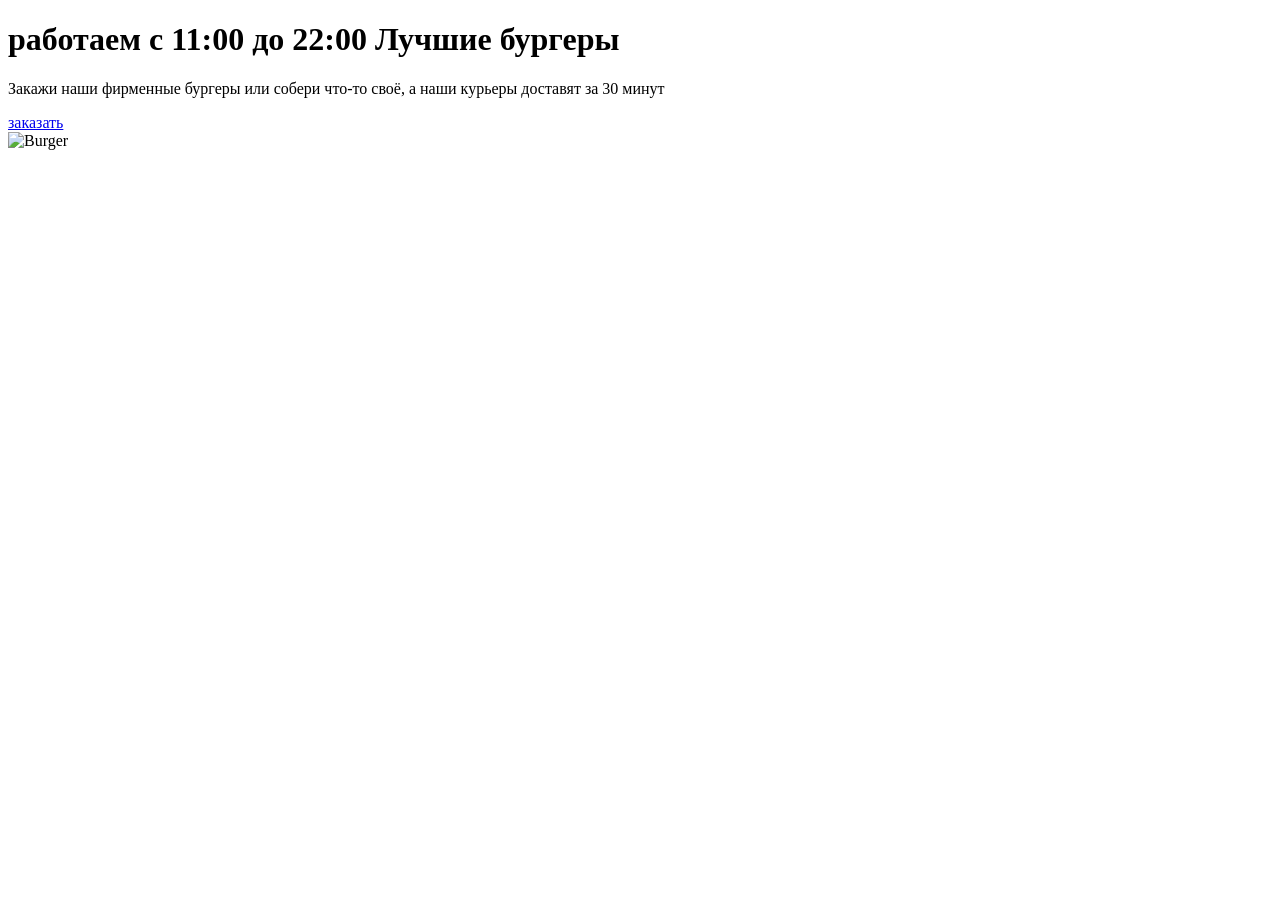
==== index.html @ 2e945de5 "Add files via upload" ====
<!DOCTYPE html>
<html lang="ru">
<!--Because I'm using Russian Language-->
<!--<html lang="ru"></html>-->

<head>
    <meta charset="UTF-8">
    <meta http-equiv="X-UA-Compatible" content="IE=edge">
    <meta name="viewport" content="width=device-width, initial-scale=1.0">
    <title>Burgers</title>
    <link rel="preconnect" href="https://fonts.googleapis.com">
    <link rel="preconnect" href="https://fonts.gstatic.com" crossorigin>
    <link href="https://fonts.googleapis.com/css2?family=Nunito+Sans:wght@700;800&family=Open+Sans&display=swap"
        rel="stylesheet">
    <link rel="stylesheet" href="style/main.css">
</head>

<body>
    <div class="main">
        <div class="container">
            <div class="text">
                <h1>
                    <span>работаем c 11:00 до 22:00</span>
                    Лучшие бургеры
                </h1>
                <p>
                    Закажи наши фирменные бургеры или собери что-то своё, a&nbsp;наши курьеры доставят за&nbsp;30&nbsp;минут
                </p>
                <a href="#">заказать</a>
            </div>
            <div class="visual">
                <div class="background"></div>
                <img src="image/burger.png" alt="Burger">
            </div>
        </div>
    </div>
</body>

</html>
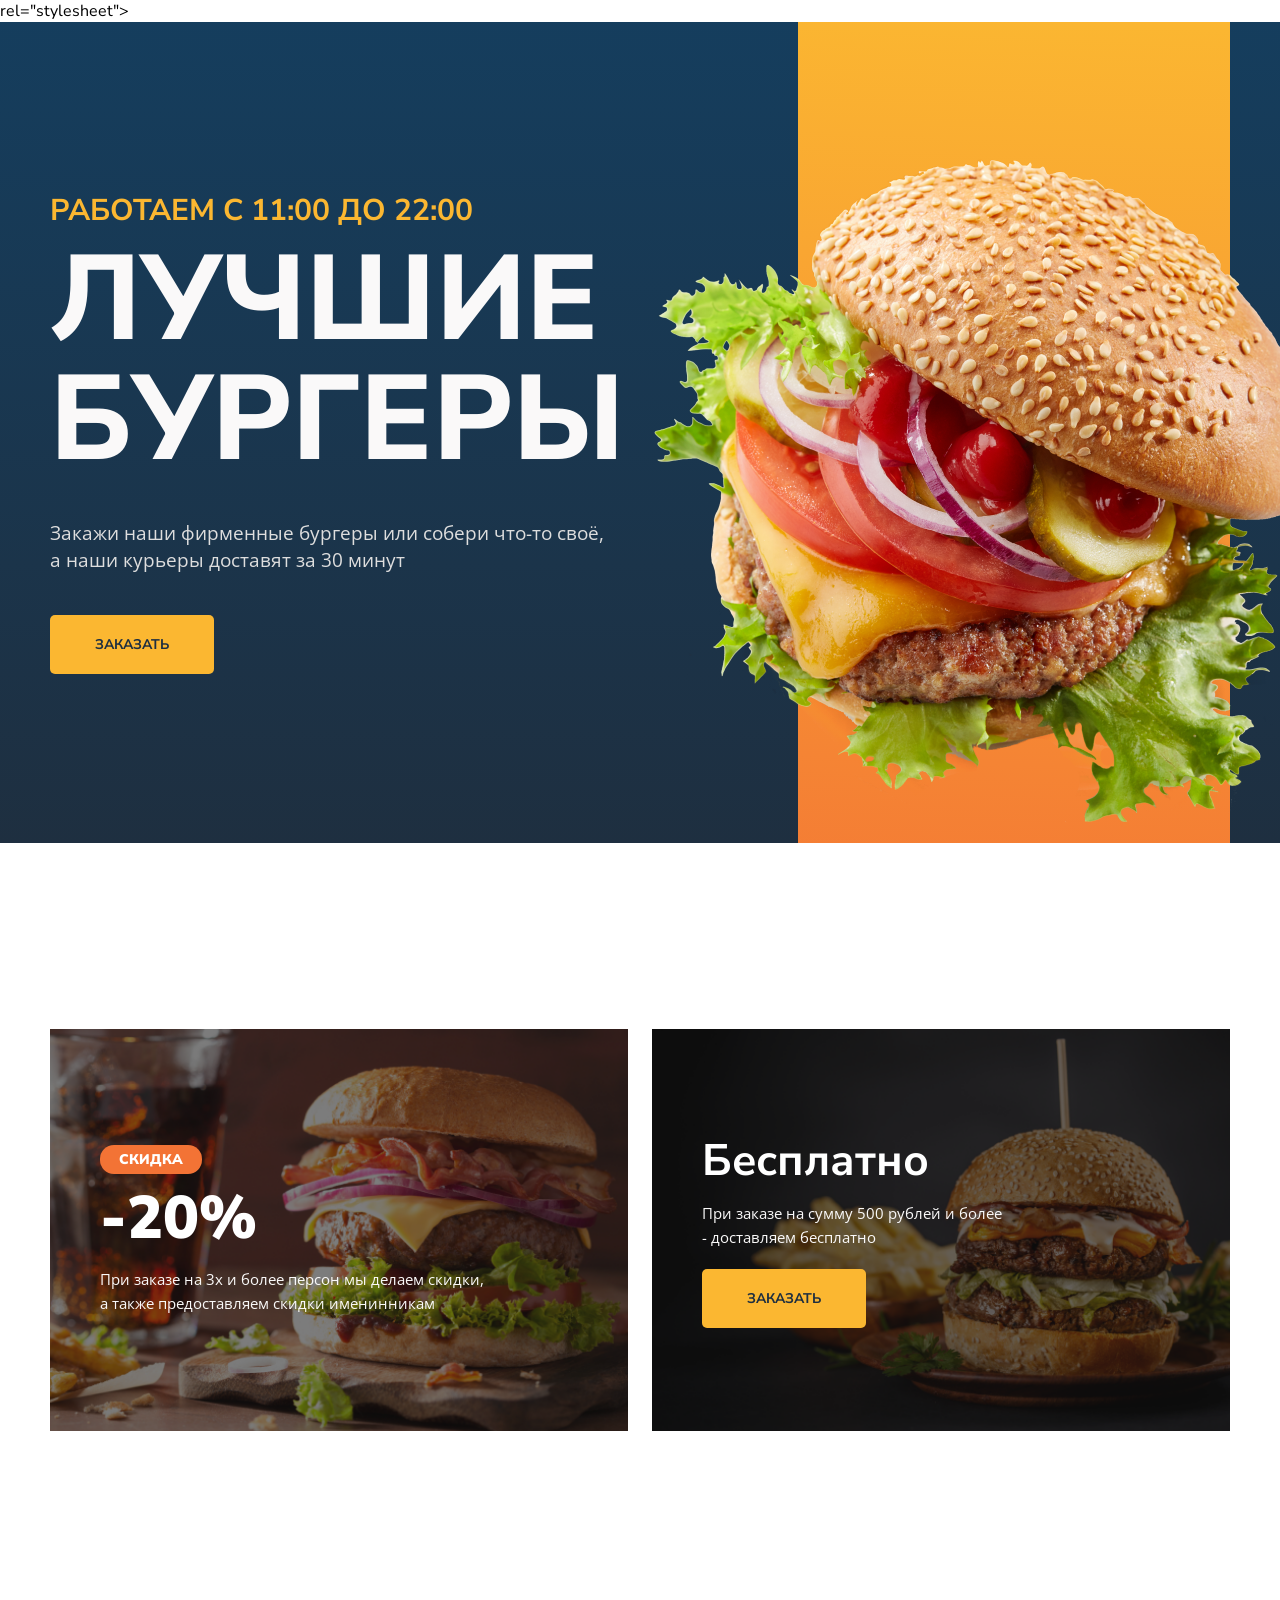
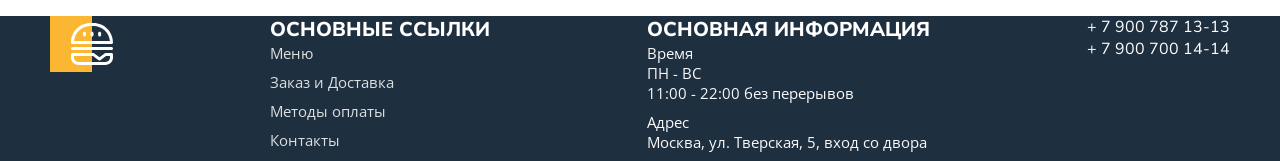
==== commit 6a0aef00: "Add files via upload" ====
--- a/index.html
+++ b/index.html
@@ -9,8 +9,8 @@
     <meta name="viewport" content="width=device-width, initial-scale=1.0">
     <title>Burgers</title>
     <link rel="preconnect" href="https://fonts.googleapis.com">
-    <link rel="preconnect" href="https://fonts.gstatic.com" crossorigin>
-    <link href="https://fonts.googleapis.com/css2?family=Nunito+Sans:wght@700;800&family=Open+Sans&display=swap"
+<link rel="preconnect" href="https://fonts.gstatic.com" crossorigin>
+<link href="https://fonts.googleapis.com/css2?family=Nunito+Sans:wght@700;800&family=Open+Sans:wght@400;700;800&display=swap" rel="stylesheet">
         rel="stylesheet">
     <link rel="stylesheet" href="style/main.css">
 </head>
@@ -24,7 +24,8 @@
                     Лучшие бургеры
                 </h1>
                 <p>
-                    Закажи наши фирменные бургеры или собери что-то своё, a&nbsp;наши курьеры доставят за&nbsp;30&nbsp;минут
+                    Закажи наши фирменные бургеры или собери что-то своё, a&nbsp;наши курьеры доставят
+                    за&nbsp;30&nbsp;минут
                 </p>
                 <a href="#">заказать</a>
             </div>
@@ -34,6 +35,61 @@
             </div>
         </div>
     </div>
+    <div class="promo">
+        <div class="container">
+            <div class="promo-left">
+                <p class="sales">Скидка</p>
+                <p class="cost">-20%</p>
+                <p class="description">При заказе на 3х и более персон мы делаем скидки, а также предоставляем скидки
+                    именинникам</p>
+            </div>
+            <div class="promo-right">
+                <p class="free">Бесплатно</p>
+                <p class="description">При заказе на сумму 500 рублей и более - доставляем бесплатно</p>
+                <a href="#">заказать</a>
+            </div>
+        </div>
+    </div>
+    <div class="footer">
+        <div class="container">
+            <div>
+                <img class="logo" src="image/Logo.svg" alt="">
+            </div>
+            <div class="item">
+                <h2>основные ссылки</h2>
+                <ul>
+                    <li><a href="">Меню</a></li>
+                    <li><a href="">Заказ и Доставка</a></li>
+                    <li><a href="">Методы оплаты</a></li>
+                    <li><a href="">Контакты</a></li>
+                </ul>
+            </div>
+            <div class="item">
+                <h2>основная информация</h2>
+                <ul>
+                    <li>
+                        <span>
+                            Время
+                        </span>
+                        ПН - ВС<br>
+                        11:00 - 22:00 без перерывов
+                    </li>
+                    <li>
+                        <span>
+                            Адрес
+                        </span>
+                        Москва, ул. Тверская, 5, вход со двора
+                    </li>
+                </ul>
+            </div>
+            <div class="tel">
+                <ul>
+                    <li>+ 7 900 787 13-13</li>
+                    <li>+ 7 900 700 14-14</li>
+                </ul>
+            </div>
+        </div>
+    </div>
 </body>
 
 </html>
--- a/style/main.css
+++ b/style/main.css
@@ -0,0 +1,191 @@
+/*body {
+    color: red;
+}*/
+* { /*Only to be used in study projects, not real world projects. Gets rid of padding on the page*/
+    margin:0;
+    padding:0;
+}
+
+body {
+    font-family: 'Nunito Sans', sans-serif;
+}
+
+.main {
+    background: linear-gradient(180deg, #0C4C7B -100%, #1E2F40 100%);
+}
+
+.container {
+    max-width: 1180px;
+    margin: 0 auto;
+    display: flex;
+    justify-content: space-between;
+}
+
+.text {
+    color: #FAF9F9;
+    flex: 0 0 580px;
+    padding-top: 170px;
+    padding-bottom: 169px;
+}
+
+h1 {
+    font-size: 120px;
+    font-weight: 800;
+    text-transform: uppercase;
+    line-height: 120px;
+    margin-bottom: 40px;
+}
+
+h1 span {
+    color: #FBB731;
+    font-weight: 700;
+    font-size: 30px;
+    line-height: 38px;
+    display: block;
+    margin-bottom: 10px;
+}
+
+.text p {
+    color: #DEDEDE;
+    font-family: 'Open Sans', sans-serif;
+    font-size: 19px;
+    line-height: 1.4;
+    margin-bottom: 42px;
+}
+
+.main a,
+.promo a {
+    color: #1E2F40;
+    background-color: #FBB731;
+    border: 1px;
+    border-radius: 5px;
+    text-decoration: none;
+    padding: 20px 45px;
+    display: inline-block;
+    text-transform: uppercase;
+    font-size: 14px;
+    font-weight: 700;
+}
+
+.visual {
+    flex-grow: 1;
+    display: flex;
+    justify-content: flex-end;
+    position: relative;
+}
+
+.background {
+    width: 432px;
+    height: 100%;
+    background: linear-gradient(2.42deg, #F37335 -19.6%, #FBB731 100.79%, #FDC830 100.79%);
+
+}
+
+.main img {
+    width: 829px;
+    position: absolute;
+    right: -168px;
+}
+
+.promo {
+    padding-top: 186px;
+    padding-bottom: 185px;
+}
+
+.promo-left,
+.promo-right {
+    flex: 0 0 49%;
+    color: #fff;
+    box-sizing: border-box;
+    background-repeat: no-repeat;
+    background-size: cover;
+    background-position: center;
+}
+
+.promo-left {
+    background-image: url(../image/promo-left.png);
+    padding: 116px 50px;
+}
+
+.promo-right {
+    background-image: url(../image/promo-right.png);
+    padding: 102px 50px;
+}
+
+.sales {
+    font-size: 14px;
+    font-weight: 900;
+    background: #F37335;
+    padding: 5px 19px;
+    border-radius: 14px;
+    display: inline-block;
+    text-transform: uppercase;
+    margin-bottom: 3px;
+}
+
+.cost {
+    font-size: 60px;
+    font-weight: 900;
+    margin-bottom: 8px;
+}
+
+.description {
+    font-family: 'Open Sans', sans-serif;
+    color: #FAF9F9;
+    font-size: 15px;
+    line-height: 24px;
+}
+
+.promo-left .description {
+    max-width: 392px;
+}
+
+.promo-right .description {
+    max-width: 300px;
+    margin-bottom: 20px;
+}
+
+.free {
+    font-size: 44px;
+    font-weight: 700;
+    margin-bottom: 10px;
+}
+
+.footer {
+    background: #1E2F40;
+    color: #fff;
+}
+
+.logo {
+    width: 63px;
+    height: 56px;
+}
+
+.item h2 {
+    font-size: 20px;
+    font-weight: 800;
+    text-transform: uppercase;
+}
+
+.item ul,
+.tel ul {
+    list-style-type: none;
+}
+
+.item li {
+    margin-bottom: 9px;
+    font-family: 'Open Sans', sans-serif;
+    font-size: 15px;
+    color: #FAF9F9;
+}
+
+.item a {
+    color: #DEDEDE;
+    text-decoration: none;
+    
+}
+
+.item span {
+    color: #FAF9F9;
+    display: block;
+}
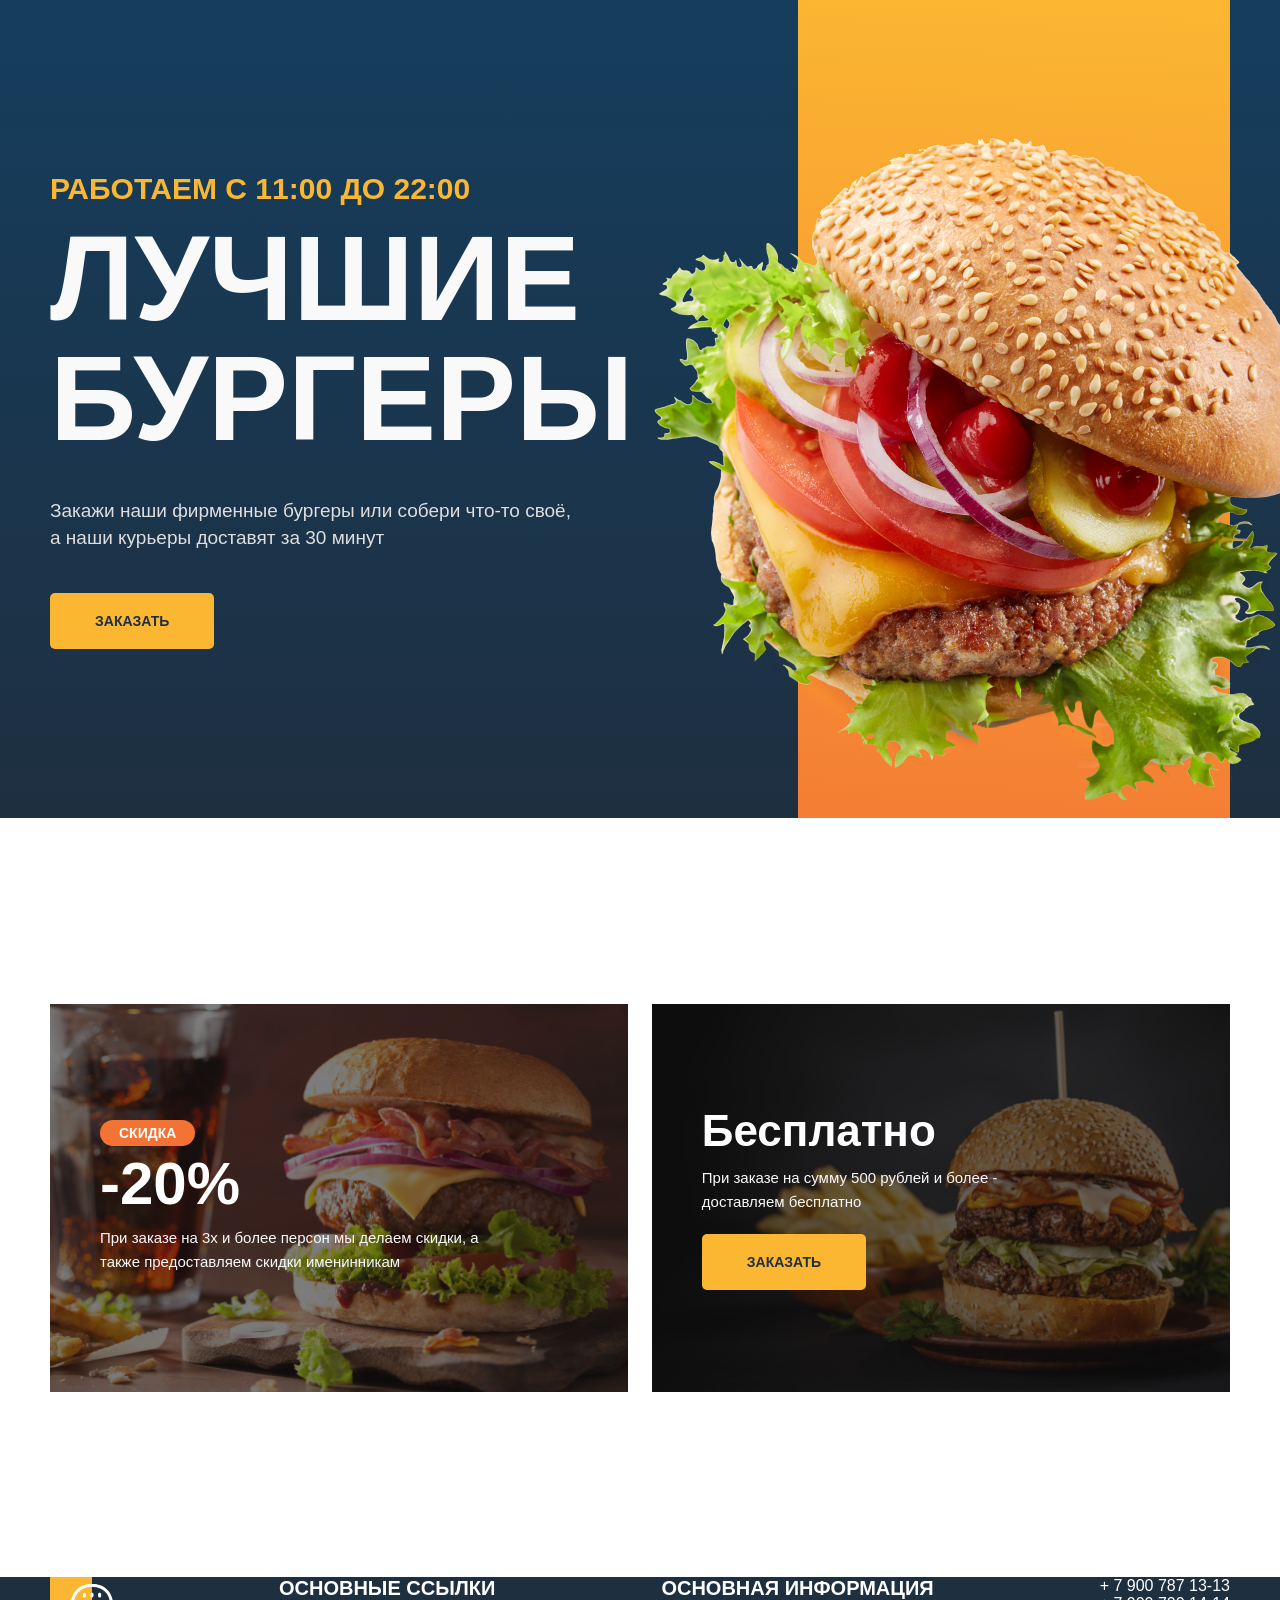
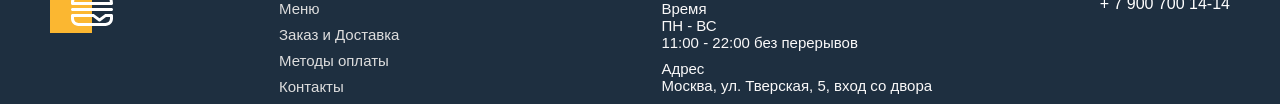
==== commit e3c6851d: "Add files via upload" ====
--- a/index.html
+++ b/index.html
@@ -9,9 +9,9 @@
     <meta name="viewport" content="width=device-width, initial-scale=1.0">
     <title>Burgers</title>
     <link rel="preconnect" href="https://fonts.googleapis.com">
-<link rel="preconnect" href="https://fonts.gstatic.com" crossorigin>
-<link href="https://fonts.googleapis.com/css2?family=Nunito+Sans:wght@700;800&family=Open+Sans:wght@400;700;800&display=swap" rel="stylesheet">
-        rel="stylesheet">
+    <link rel="preconnect" href="https://fonts.gstatic.com" crossorigin>
+    <link
+        href="https://fonts.googleapis.com/css2?family=Nunito+Sans:wght@700;800&family=Open+Sans:wght@400;700;800&display=swap">
     <link rel="stylesheet" href="style/main.css">
 </head>
 
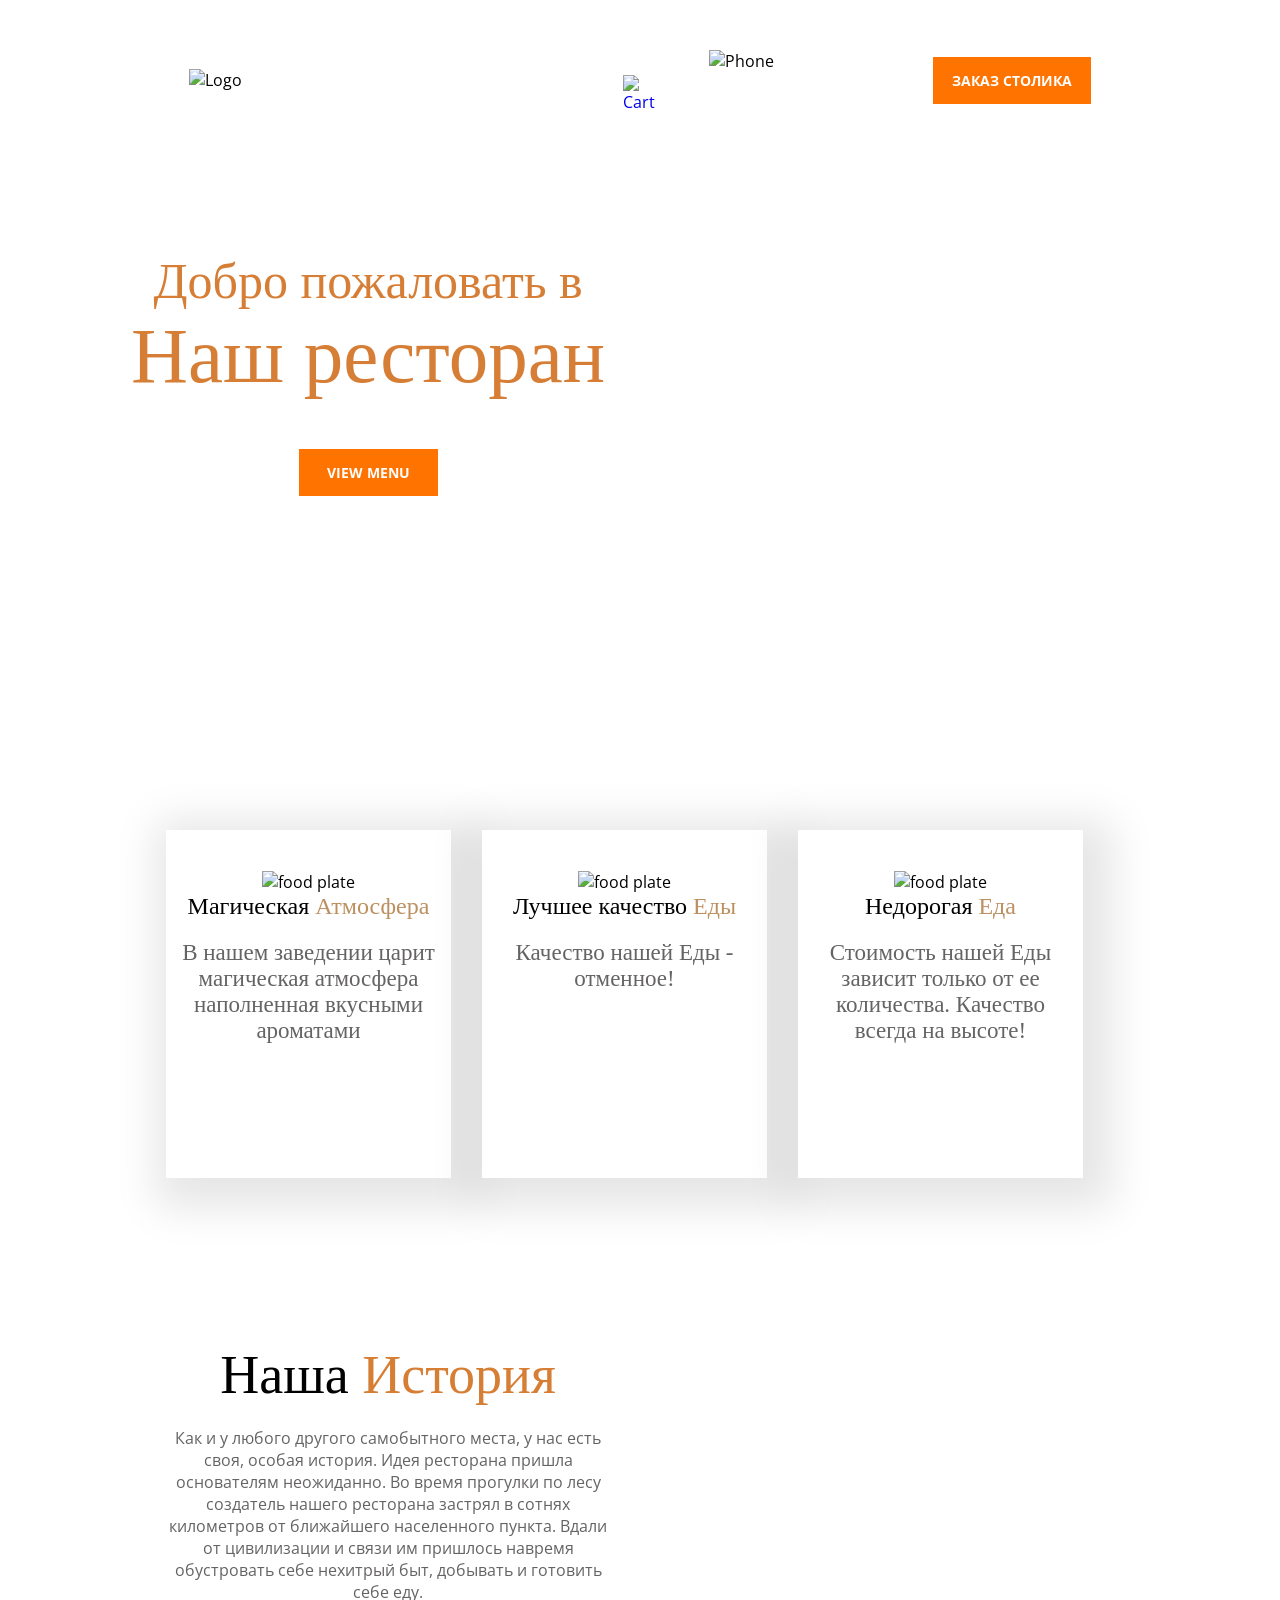
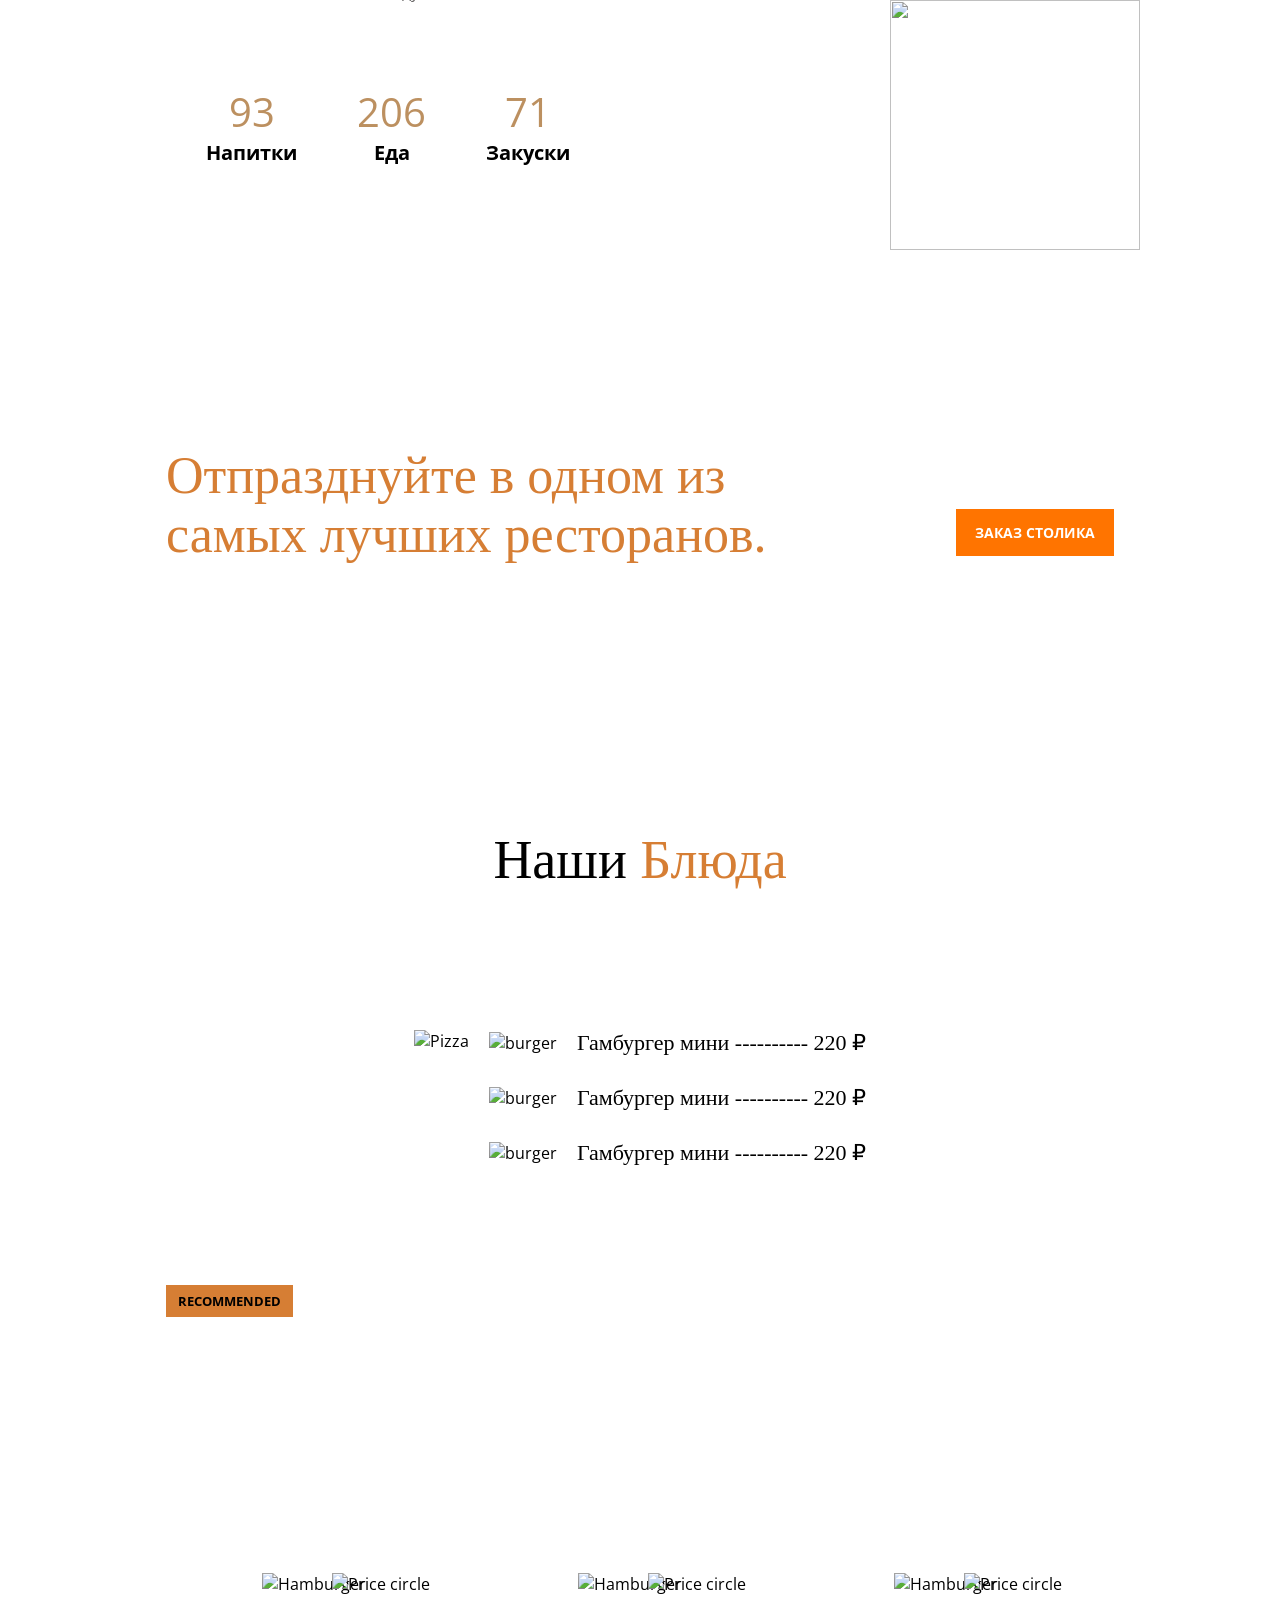
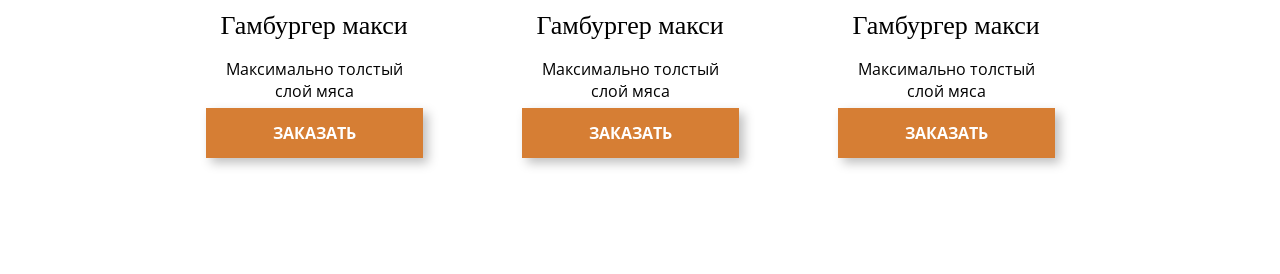
==== commit 2b8df337: "Add files via upload" ====
--- a/index.html
+++ b/index.html
@@ -1,94 +1,294 @@
 <!DOCTYPE html>
 <html lang="ru">
-<!--Because I'm using Russian Language-->
-<!--<html lang="ru"></html>-->
 
 <head>
     <meta charset="UTF-8">
     <meta http-equiv="X-UA-Compatible" content="IE=edge">
     <meta name="viewport" content="width=device-width, initial-scale=1.0">
-    <title>Burgers</title>
+    <link rel="stylesheet" href="style.css">
     <link rel="preconnect" href="https://fonts.googleapis.com">
     <link rel="preconnect" href="https://fonts.gstatic.com" crossorigin>
-    <link
-        href="https://fonts.googleapis.com/css2?family=Nunito+Sans:wght@700;800&family=Open+Sans:wght@400;700;800&display=swap">
-    <link rel="stylesheet" href="style/main.css">
+    <link href="https://fonts.googleapis.com/css2?family=Open+Sans:wght@300;400;500;600;700;800&display=swap"
+        rel="stylesheet">
+    <link rel="preconnect" href="https://fonts.googleapis.com">
+    <link rel="preconnect" href="https://fonts.gstatic.com" crossorigin>
+    <link href="https://fonts.googleapis.com/css2?family=Tinos:wght@400;700&display=swap" rel="stylesheet">
+    <title>Restaurant</title>
+    <link rel="preconnect" href="https://fonts.googleapis.com">
+<link rel="preconnect" href="https://fonts.gstatic.com" crossorigin>
+<link href="https://fonts.googleapis.com/css2?family=Cookie&family=Tinos:wght@400;700&display=swap" rel="stylesheet">
 </head>
 
 <body>
-    <div class="main">
-        <div class="container">
-            <div class="text">
-                <h1>
-                    <span>работаем c 11:00 до 22:00</span>
-                    Лучшие бургеры
-                </h1>
-                <p>
-                    Закажи наши фирменные бургеры или собери что-то своё, a&nbsp;наши курьеры доставят
-                    за&nbsp;30&nbsp;минут
-                </p>
-                <a href="#">заказать</a>
-            </div>
-            <div class="visual">
-                <div class="background"></div>
-                <img src="image/burger.png" alt="Burger">
-            </div>
-        </div>
-    </div>
-    <div class="promo">
-        <div class="container">
-            <div class="promo-left">
-                <p class="sales">Скидка</p>
-                <p class="cost">-20%</p>
-                <p class="description">При заказе на 3х и более персон мы делаем скидки, а также предоставляем скидки
-                    именинникам</p>
-            </div>
-            <div class="promo-right">
-                <p class="free">Бесплатно</p>
-                <p class="description">При заказе на сумму 500 рублей и более - доставляем бесплатно</p>
-                <a href="#">заказать</a>
-            </div>
-        </div>
-    </div>
-    <div class="footer">
-        <div class="container">
-            <div>
-                <img class="logo" src="image/Logo.svg" alt="">
-            </div>
-            <div class="item">
-                <h2>основные ссылки</h2>
-                <ul>
-                    <li><a href="">Меню</a></li>
-                    <li><a href="">Заказ и Доставка</a></li>
-                    <li><a href="">Методы оплаты</a></li>
-                    <li><a href="">Контакты</a></li>
-                </ul>
-            </div>
-            <div class="item">
-                <h2>основная информация</h2>
-                <ul>
-                    <li>
-                        <span>
-                            Время
-                        </span>
-                        ПН - ВС<br>
-                        11:00 - 22:00 без перерывов
-                    </li>
-                    <li>
-                        <span>
-                            Адрес
-                        </span>
-                        Москва, ул. Тверская, 5, вход со двора
-                    </li>
-                </ul>
-            </div>
-            <div class="tel">
-                <ul>
-                    <li>+ 7 900 787 13-13</li>
-                    <li>+ 7 900 700 14-14</li>
-                </ul>
-            </div>
-        </div>
+    <div class="header">
+        <div class="container">
+            <div class="header-line">
+                <div class="header-logo">
+                    <img src="Images/logo.png" alt="Logo">
+                </div>
+
+                <div class="nav">
+                    <a class="nav-item" href="@">Главная</a>
+                    <a class="nav-item" href="@">Меню</a>
+                    <a class="nav-item" href="@">О нас</a>
+                    <a class="nav-item" href="@">Бронь</a>
+                </div>
+
+                <div class="cart">
+                    <a href="#">
+                        <img class="cart-img" src="Images/cart.png" alt="Cart">
+                    </a>
+                </div>
+                <div class="phone">
+                    <div class="phone-holder">
+                        <div class="phone-img">
+                            <img src="Images/phone.png" alt="Phone">
+                        </div>
+                        <div class="number"><a class="num" href="#">+999-888-76-54</a></div>
+                    </div>
+                    <div class="phone-text">
+                        Свяжитесь с нами для<br>
+                        бронирования
+                    </div>
+                </div>
+                <div class="btn">
+                    <a class="button" href="#">Заказ столика</a>
+                </div>
+            </div>
+            <div class="header-down">
+                <div class="header-title">
+                    Добро пожаловать в
+
+                    <div class="header-subtitle0">
+                        Наш ресторан
+                    </div>
+                    <div class="header-subtitle">
+                        ДОМ ЛУЧШЕЙ ЕДЫ
+                    </div>
+
+                    <div class="header-btn">
+                        <a href="#" class="header-button">VIEW MENU</a>
+
+                    </div>
+                </div>
+            </div>
+        </div>
+    </div>
+    <div class="cards">
+        <div class="container">
+            <div class="cards-holder">
+                <div class="card">
+                    <div class="card-image">
+                        <img class="card-img" src="Images/card.png" alt="food plate">
+                    </div>
+                    <div class="card-title">
+                        Магическая <span>&nbsp;Атмосфера</span>
+                    </div>
+                    <div class="card-description">
+                        В нашем заведении царит магическая атмосфера
+                        наполненная вкусными ароматами
+                    </div>
+                </div>
+                <div class="card">
+                    <div class="card-image">
+                        <img class="card-img" src="Images/card.png" alt="food plate">
+                    </div>
+                    <div class="card-title">
+                        Лучшее качество <span>&nbsp;Еды</span>
+                    </div>
+                    <div class="card-description">
+                        Качество нашей
+                        Еды - отменное!
+                    </div>
+                </div>
+                <div class="card">
+                    <div class="card-image">
+                        <img class="card-img" src="Images/card.png" alt="food plate">
+                    </div>
+                    <div class="card-title">
+                        Недорогая <span>&nbsp;Еда</span>
+                    </div>
+                    <div class="card-description">
+                        Стоимость нашей Еды
+                        зависит только от ее
+                        количества. Качество
+                        всегда на высоте!
+                    </div>
+                </div>
+            </div>
+        </div>
+    </div>
+
+    <div class="history">
+        <div class="container">
+
+            <div class="history-holder">
+                <div class="history-info">
+                    <div class="history-title">
+                        Наша<span>&nbsp;История</span>
+                    </div>
+
+                    <div class="history-description">
+                        Как и у любого другого самобытного места, у нас есть своя, особая история. Идея ресторана пришла
+                        основателям неожиданно. Во время прогулки по лесу создатель нашего ресторана застрял в сотнях
+                        километров
+                        от ближайшего населенного пункта. Вдали от цивилизации и связи им пришлось навремя обустровать
+                        себе
+                        нехитрый быт, добывать и готовить себе еду.
+                    </div>
+
+                    <div class="history-number">
+                        <div class="number-item">
+                            93 <span>Напитки</span>
+                        </div>
+                        <div class="number-item">
+                            206 <span>Еда</span>
+                        </div>
+                        <div class="number-item">
+                            71 <span>Закуски</span>
+                        </div>
+                    </div>
+                </div>
+
+                <div class="history-images">
+                    <img class="images-4" src="Images/4.jpg" alt="">
+
+
+
+                    <img class="images-1" src="Images/1.jpg" alt="">
+                    <img class="images-3" src="Images/3.jpg" alt="">
+                    <img class="images-2" src="Images/2.jpg" alt="">
+
+
+
+                </div>
+            </div>
+        </div>
+    </div>
+    <div class="black-block">
+        <div class="container">
+
+            <div class="block-holder">
+                <div class="left">
+                    <div class="left-title">
+                        Отпразднуйте в одном из <br>
+                        самых лучших ресторанов.
+                    </div>
+                    <div class="left-text">
+                        Только в этом месяце бизнес-ланч от 250 ₽
+                    </div>
+                </div>
+                <div class="right">
+                    <div class="right-button">
+                        <a href="#" class="right-btn">ЗАКАЗ СТОЛИКА</a>
+                    </div>
+                </div>
+            </div>
+        </div>
+
+    </div>
+    <div class="dishes">
+        <div class="container">
+            <div class="dishes-title">
+                Наши <span>Блюда</span>
+            </div>
+            <div class="burgers">
+                <div class="burgers-image">
+                    <img src="Images/pizza.jpg" class="pizza" alt="Pizza">
+                </div>
+                <div class="burgers-items">
+                    <div class="burger-item">
+                        <img src="Images/burger.jpg" alt="burger">
+                        <div class="burger-text">
+                            Гамбургер мини ---------- 220 ₽
+                        </div>
+                    </div>
+                    <div class="burger-item">
+                        <img src="Images/burger.jpg" alt="burger">
+                        <div class="burger-text">
+                            Гамбургер мини ---------- 220 ₽
+                        </div>
+                    </div>
+                    <div class="burger-item">
+                        <img src="Images/burger.jpg" alt="burger">
+                        <div class="burger-text">
+                            Гамбургер мини ---------- 220 ₽
+                        </div>
+                    </div>
+                </div>
+
+            </div>
+        </div>
+    </div>
+    <div class="menu">
+        <div class="container">
+            <div class="menu-title">
+                Наше меню
+            </div>
+            <div class="menu-items">
+                <div class="menu-item">
+                    <div class="menu-image">
+                        <img src="Images/menu-item.png" class="menu-img" alt="Hamburger">
+                        <div class="price">
+                        <img src="Images/price.png" class="price-image" alt="Price circle">
+                        <div class="price-420">420</div>
+                        <div class="recommended">
+                            RECOMMENDED
+                        </div>
+                    </div>
+                    </div>
+                    <div class="menu-text">
+                        Гамбургер макси
+                    </div>
+                    <div class="menu-subtext">
+                        Максимально толстый<br>
+                        слой мяса
+                    </div>
+                    <div class="menu-button">
+                        <a href="#" class="menu-btn">ЗАКАЗАТЬ</a>
+                    </div>
+                </div>
+                <div class="menu-item">
+                    <div class="menu-image">
+                        <img src="Images/menu-item.png" class="menu-img" alt="Hamburger">
+                        <div class="price">
+                        <img src="Images/price.png" class="price-image" alt="Price circle">
+                        <div class="price-420">420</div>
+                    </div>
+                    </div>
+                    <div class="menu-text">
+                        Гамбургер макси
+                    </div>
+                    <div class="menu-subtext">
+                        Максимально толстый<br>
+                        слой мяса
+                    </div>
+                    <div class="menu-button">
+                        <a href="#" class="menu-btn">ЗАКАЗАТЬ</a>
+                    </div>
+                </div>
+                <div class="menu-item">
+                    <div class="menu-image">
+                        <img src="Images/menu-item.png" class="menu-img" alt="Hamburger">
+                        <div class="price">
+                        <img src="Images/price.png" class="price-image" alt="Price circle">
+                        <div class="price-420">420</div>
+                    </div>
+                    </div>
+                    <div class="menu-text">
+                        Гамбургер макси
+                    </div>
+                    <div class="menu-subtext">
+                        Максимально толстый<br>
+                        слой мяса
+                    </div>
+                    <div class="menu-button">
+                        <a href="#" class="menu-btn">ЗАКАЗАТЬ</a>
+                    </div>
+                </div>
+            </div>
+        </div>
+
     </div>
 </body>
 
--- a/style.css
+++ b/style.css
@@ -0,0 +1,474 @@
+body {
+    margin: 0;
+    font-family: 'Open Sans', sans-serif;
+}
+
+.container {
+    margin: 0px 166px;
+}
+
+.header {
+    background-image: url("Images/background.jpg");
+    height: 100vh;
+    background-repeat: no-repeat;
+    background-size: cover;
+}
+
+.header-line {
+    padding-top: 50px;
+    display: flex;
+    align-items: center;
+    justify-content: space-around;
+}
+
+.nav-item {
+    color: #fff;
+    text-decoration: none;
+    text-transform: uppercase;
+    font-weight: 700;
+    font-size: 14px;
+    margin-right: 25px;
+
+    transition: color 0.3s linear;
+}
+
+.nav-item:hover {
+    color: #d81d1d;
+}
+
+.cart {
+    position: relative;
+    border-right: 1px solid #FFFFFF;
+    padding-right: 10px;
+    height: 50px;
+}
+
+.cart-img {
+    position: absolute;
+    top: 20px;
+    right: 7px;
+}
+
+.num {
+    color: #fff;
+    text-decoration: none;
+    font-weight: 700;
+
+    transition: color 0.3s linear;
+}
+
+.num:hover {
+    color: #d81d1d;
+}
+
+
+.phone-text {
+    font-size: 14px;
+    font-weight: 400;
+    color: #fff;
+}
+
+.phone-holder {
+    display: flex;
+    align-items: center;
+}
+
+.button {
+    background-color: #FF7400;
+    text-transform: uppercase;
+    color: #fff;
+    text-decoration: none;
+    padding: 14px 19px;
+    font-weight: 700;
+    font-size: 14px;
+
+    transition: background-color 0.2s linear;
+}
+
+.button:hover {
+    background-color: #894b17;
+}
+
+.header-down {
+    position: relative;
+}
+
+.header-title {
+    color: #D67E35;
+    font-family: 'Tinos', serif;
+    font-size: 50px;
+    font-weight: 400;
+
+    text-align: center;
+    position: absolute;
+    left: 0;
+
+    margin-top: 142px;
+    margin-left: -35px;
+    margin-bottom: 12px;
+}
+
+.header-subtitle0 {
+    font-size: 79px;
+    line-height: 91.99px;
+
+}
+
+.header-subtitle {
+    color: #fff;
+    font-size: 18px;
+    line-height: 30.51px;
+    font-family: 'Open Sans', sans-serif;
+}
+
+.header-subtitle:before {
+    position: absolute;
+    content: " ";
+    height: 2px;
+    width: 61px;
+    background-color: #fff;
+    top: 163px;
+    left: 76px;
+}
+
+.header-subtitle:after {
+    position: absolute;
+    content: " ";
+    height: 2px;
+    width: 61px;
+    background-color: #fff;
+    top: 163px;
+    left: 340px;
+}
+
+.header-button {
+    background-color: #FF7400;
+    color: #fff;
+    text-decoration: none;
+    font-size: 14px;
+    font-weight: 700;
+    padding: 14px 28px;
+    font-family: 'Open Sans', sans-serif;
+
+    transition: background-color 0.3s linear;
+}
+
+.header-button:hover {
+    background-color: #894b17;
+}
+
+.cards-holder {
+    display: flex;
+    justify-content: center;
+}
+
+.card {
+    width: 349px;
+    height: 328px;
+    box-shadow: 10px 10px 40px 20px #0000001A;
+    margin-right: 31px;
+    background-color: #fff;
+    margin-top: -70px;
+    padding: 10px 10px;
+
+}
+
+.card-image {
+    display: flex;
+    justify-content: center;
+    padding-top: 31px;
+}
+
+.card-title {
+    display: flex;
+    justify-content: center;
+    margin-bottom: 20px;
+
+    font-family: 'Tinos', serif;
+    font-size: 24px;
+    font-weight: 400;
+}
+
+.card-title span {
+    color: #BC9060;
+}
+
+.card-description {
+    text-align: center;
+    justify-content: center;
+
+    font-family: 'Tinos', serif;
+    font-size: 23px;
+    font-weight: 400;
+    color: #656363;
+}
+
+.history {
+    margin-top: 166px;
+    padding-bottom: 200px;
+}
+
+.history-title {
+    font-size: 54px;
+    font-family: 'Tinos', serif;
+    font-weight: 400;
+    width: 444px;
+    text-align: center;
+
+}
+
+.history-title span {
+    color: #D67E34;
+}
+
+.history-description {
+    color: #656363;
+    font-family: 'Open Sans', sans-serif;
+    font-size: 16px;
+    font-weight: 400;
+    width: 444px;
+    height: 217px;
+    text-align: center;
+    margin-top: 21px;
+}
+
+.history-number {
+    display: flex;
+    width: 444px;
+    justify-content: center;
+    margin-top: 40px;
+    margin-left: 30px;
+}
+
+.number-item {
+    margin-right: 60px;
+    text-align: center;
+    font-size: 40px;
+    color: #BC9060;
+}
+
+.number-item span {
+    display: block;
+    color: #000000;
+    font-size: 20px;
+    font-weight: bold;
+    font-family: 'Open Sans', sans-serif;
+}
+
+.history-images {
+    position: relative;
+}
+
+.history-holder {
+    display: flex;
+}
+
+.images-1 {
+    /*position: absolute;
+    z-index: 1236px;
+    top: 14px;
+    left: 125px;*/
+
+    position: absolute;
+    z-index: 0;
+    top: -75px;
+    left: 345px;
+}
+
+.images-2 {
+    position: absolute;
+    z-index: 1;
+    top: 14px;
+    left: 125px
+}
+
+.images-3 {
+    /*position: absolute;
+    z-index: 1369;
+    top: 246px;
+    left: 400px;*/
+
+    position: absolute;
+    z-index: 1;
+    top: 236px;
+    left: 370px;
+}
+
+.images-4 {
+    position: absolute;
+    /*z-index: 1205;
+    top: 16px;
+    left: 400px;*/
+    z-index: -1;
+    top: 256px;
+    left: 250px;
+
+    height: 250px;
+    width: 250px;
+}
+
+.black-block {
+    background-image: url(Images/black-bg.jpg);
+    padding: 80px 0;
+}
+
+.left-title {
+    color: #D67E34;
+    font-size: 52px;
+    font-family: "Tinos", serif;
+    font-weight: 400;
+
+    margin-bottom: 20px;
+}
+
+.left-text {
+    font-weight: 700;
+    font-size: 24px;
+    color: #fff;
+}
+
+.right-btn {
+    background-color: #FF7400;
+    text-transform: uppercase;
+    color: #fff;
+    text-decoration: none;
+    padding: 14px 19px;
+    font-weight: 700;
+    font-size: 14px;
+
+    transition: background-color 0.2s linear;
+}
+
+.right-btn:hover {
+    background-color: #894b17;
+}
+
+.block-holder {
+    display: flex;
+    justify-content: space-between;
+    align-items: center;
+}
+
+.dishes-title {
+    font-family: "Tinos", serif;
+    font-size: 54px;
+    font-weight: 400;
+    text-align: center;
+    padding-top: 132px;
+    margin-bottom: 139px;
+}
+
+.dishes-title span {
+    color: #D67E34;
+}
+
+.burgers {
+    display: flex;
+    justify-content: center;
+}
+
+.burger-item {
+    display: flex;
+    align-items: center;
+    margin-bottom: 29px;
+}
+
+.burgers-image {
+    margin-right: 20px;
+}
+
+.burger-text {
+    font-family: "Tinos", serif;
+    font-size: 22px;
+    margin-left: 20px;
+}
+
+.menu {
+    background-image: url(Images/menu-background.jpg);
+    background-repeat: no-repeat;
+    background-size: cover;
+    padding-bottom: 100px;
+}
+
+.menu-title {
+    font-family: "Tinos", serif;
+    font-size: 54px;
+    padding-top: 98px;
+    color: #fff;
+    text-align: center;
+    padding-bottom: 138px;
+}
+
+.menu-item {
+    background-color: #fff;
+    text-align: center;
+    width: 33%;
+    padding-top: 80px;
+    padding-bottom: 30px;
+    margin-right: 20px;
+}
+
+.menu-text {
+    font-family: "Tinos", serif;
+    font-size: 26px;
+    padding-top: 16px;
+    padding-bottom: 17px;
+}
+
+.menu-subtext {
+    font-size: 16px;
+    font-family: 'Open Sans', sans-serif;
+}
+
+.menu-btn {
+    background-color: #D67E34;
+    text-decoration: none;
+    color: #fff;
+    padding: 14px 67px;
+    font-size: 16px;
+    font-weight: 700;
+    box-shadow: 5px 5px 10px 0px #00000040;
+
+}
+
+.menu-button {
+    margin-top: 20px;
+}
+
+.price-image {
+    position: absolute;
+    bottom: 0;
+    right: 32px;
+}
+
+.menu-image {
+    position: relative;
+}
+
+.price-420 {
+    position: absolute;
+    bottom: 32px;
+    right: 60px;
+    color: #fff;
+    font-size: 30px;
+    font-family: 'Cookie', cursive;
+}
+
+.menu-items {
+    display: flex;
+    justify-content: center;
+}
+
+.recommended {
+
+    font-size: 13px;
+    font-family: 'Open Sans', sans-serif;
+    font-weight: bold;
+    background-color: #D67E34;
+
+   margin-top: -310px;
+    position: absolute;
+    justify-content: center;
+    text-align: center;
+    padding: 7px 12px;
+}
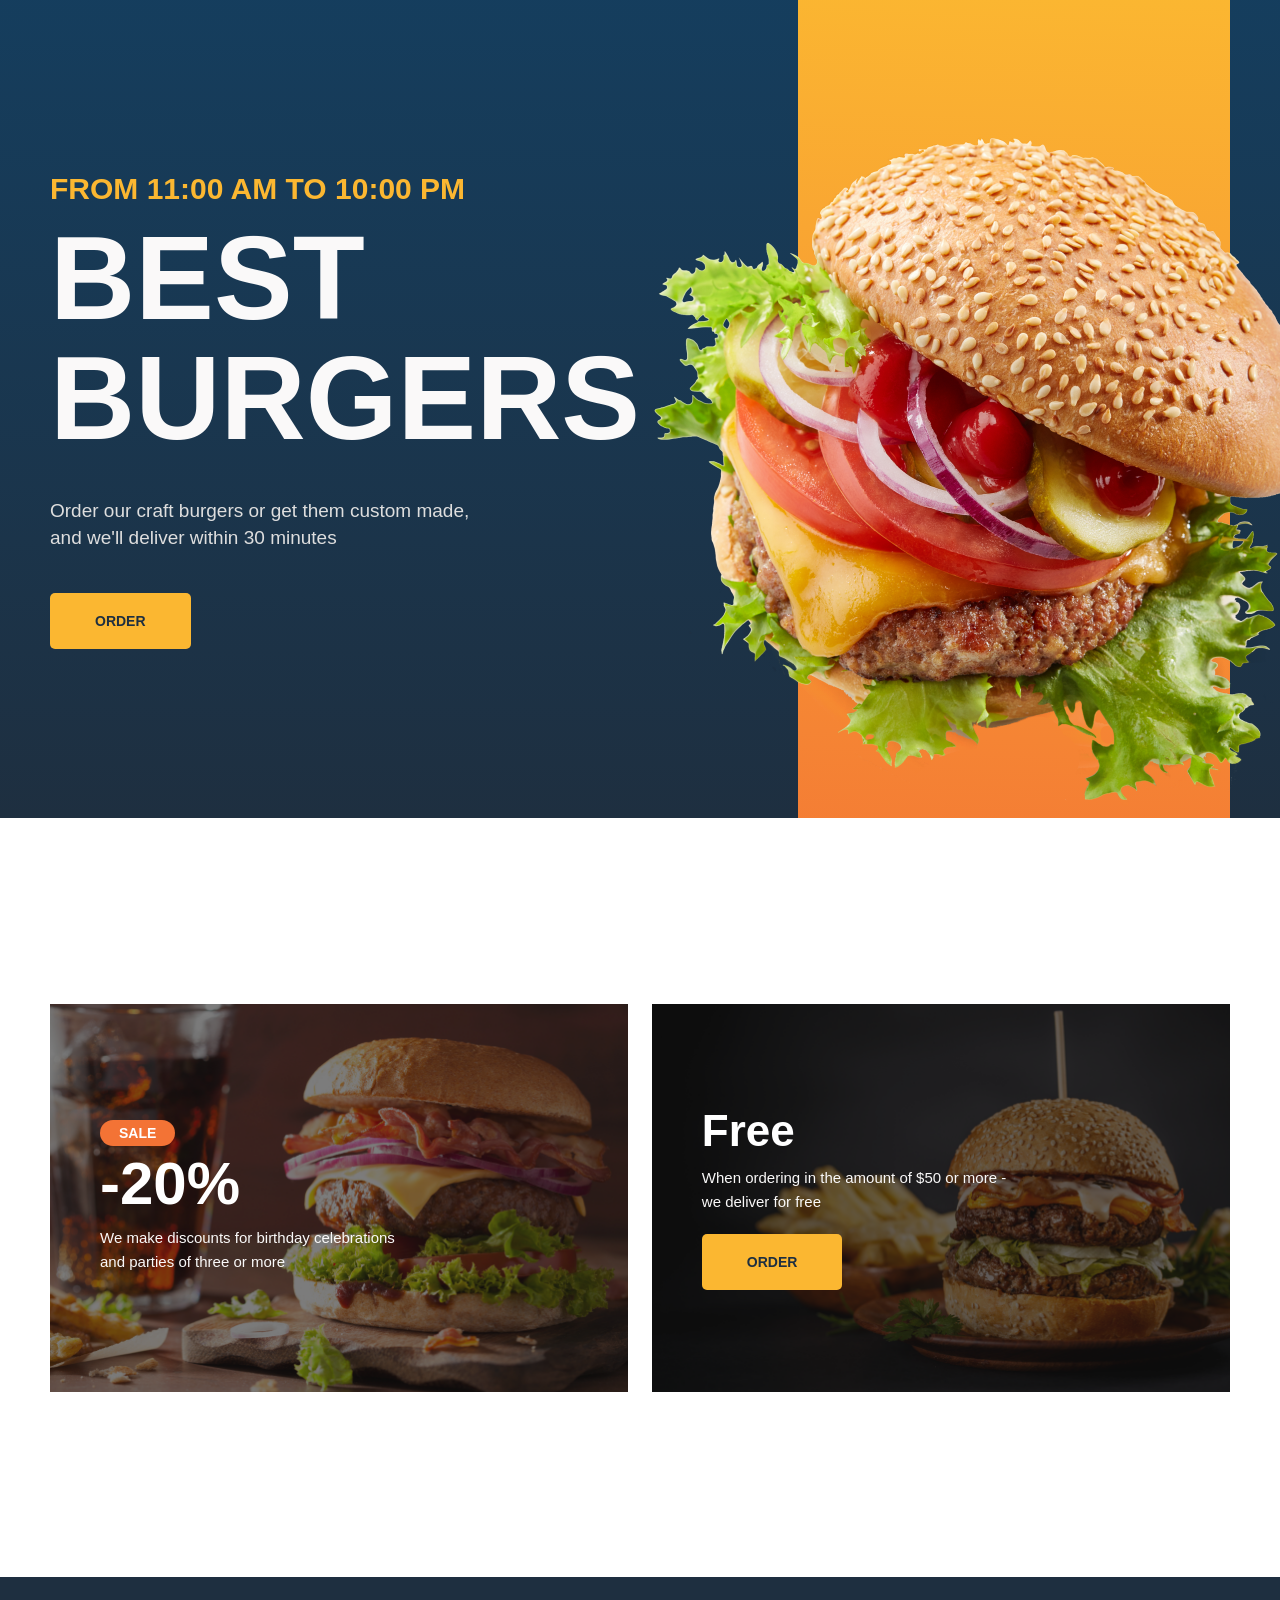
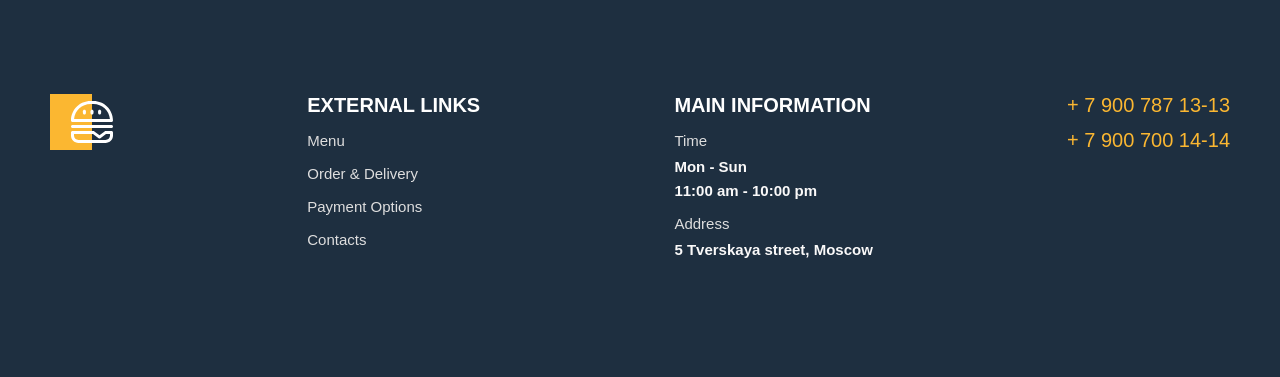
==== commit 66eb681b: "Add files via upload" ====
--- a/index.html
+++ b/index.html
@@ -1,294 +1,95 @@
 <!DOCTYPE html>
 <html lang="ru">
+<!--Because I'm using Russian Language-->
+<!--<html lang="ru"></html>-->
 
 <head>
     <meta charset="UTF-8">
     <meta http-equiv="X-UA-Compatible" content="IE=edge">
     <meta name="viewport" content="width=device-width, initial-scale=1.0">
-    <link rel="stylesheet" href="style.css">
+    <title>Burgers</title>
     <link rel="preconnect" href="https://fonts.googleapis.com">
     <link rel="preconnect" href="https://fonts.gstatic.com" crossorigin>
-    <link href="https://fonts.googleapis.com/css2?family=Open+Sans:wght@300;400;500;600;700;800&display=swap"
-        rel="stylesheet">
-    <link rel="preconnect" href="https://fonts.googleapis.com">
-    <link rel="preconnect" href="https://fonts.gstatic.com" crossorigin>
-    <link href="https://fonts.googleapis.com/css2?family=Tinos:wght@400;700&display=swap" rel="stylesheet">
-    <title>Restaurant</title>
-    <link rel="preconnect" href="https://fonts.googleapis.com">
-<link rel="preconnect" href="https://fonts.gstatic.com" crossorigin>
-<link href="https://fonts.googleapis.com/css2?family=Cookie&family=Tinos:wght@400;700&display=swap" rel="stylesheet">
+    <link
+        href="https://fonts.googleapis.com/css2?family=Nunito+Sans:wght@700;800&family=Open+Sans:wght@400;700;800&display=swap">
+    <link rel="stylesheet" href="style/main.css">
 </head>
 
 <body>
-    <div class="header">
+    <div class="main">
         <div class="container">
-            <div class="header-line">
-                <div class="header-logo">
-                    <img src="Images/logo.png" alt="Logo">
-                </div>
-
-                <div class="nav">
-                    <a class="nav-item" href="@">Главная</a>
-                    <a class="nav-item" href="@">Меню</a>
-                    <a class="nav-item" href="@">О нас</a>
-                    <a class="nav-item" href="@">Бронь</a>
-                </div>
-
-                <div class="cart">
-                    <a href="#">
-                        <img class="cart-img" src="Images/cart.png" alt="Cart">
-                    </a>
-                </div>
-                <div class="phone">
-                    <div class="phone-holder">
-                        <div class="phone-img">
-                            <img src="Images/phone.png" alt="Phone">
-                        </div>
-                        <div class="number"><a class="num" href="#">+999-888-76-54</a></div>
-                    </div>
-                    <div class="phone-text">
-                        Свяжитесь с нами для<br>
-                        бронирования
-                    </div>
-                </div>
-                <div class="btn">
-                    <a class="button" href="#">Заказ столика</a>
-                </div>
+            <div class="text">
+                <h1>
+                    <span>from 11:00 am to 10:00 pm</span>
+                    Best burgers
+                </h1>
+                <p>
+                    <!--Закажи наши фирменные бургеры или собери что-то своё, a&nbsp;наши курьеры доставят
+                    за&nbsp;30&nbsp;минут-->
+                    Order our craft burgers or get them custom made, <br>and we'll deliver within 30 minutes
+                </p>
+                <a href="#">order</a>
             </div>
-            <div class="header-down">
-                <div class="header-title">
-                    Добро пожаловать в
-
-                    <div class="header-subtitle0">
-                        Наш ресторан
-                    </div>
-                    <div class="header-subtitle">
-                        ДОМ ЛУЧШЕЙ ЕДЫ
-                    </div>
-
-                    <div class="header-btn">
-                        <a href="#" class="header-button">VIEW MENU</a>
-
-                    </div>
-                </div>
+            <div class="visual">
+                <div class="background"></div>
+                <img src="image/burger.png" alt="Burger">
             </div>
         </div>
     </div>
-    <div class="cards">
+    <div class="promo">
         <div class="container">
-            <div class="cards-holder">
-                <div class="card">
-                    <div class="card-image">
-                        <img class="card-img" src="Images/card.png" alt="food plate">
-                    </div>
-                    <div class="card-title">
-                        Магическая <span>&nbsp;Атмосфера</span>
-                    </div>
-                    <div class="card-description">
-                        В нашем заведении царит магическая атмосфера
-                        наполненная вкусными ароматами
-                    </div>
-                </div>
-                <div class="card">
-                    <div class="card-image">
-                        <img class="card-img" src="Images/card.png" alt="food plate">
-                    </div>
-                    <div class="card-title">
-                        Лучшее качество <span>&nbsp;Еды</span>
-                    </div>
-                    <div class="card-description">
-                        Качество нашей
-                        Еды - отменное!
-                    </div>
-                </div>
-                <div class="card">
-                    <div class="card-image">
-                        <img class="card-img" src="Images/card.png" alt="food plate">
-                    </div>
-                    <div class="card-title">
-                        Недорогая <span>&nbsp;Еда</span>
-                    </div>
-                    <div class="card-description">
-                        Стоимость нашей Еды
-                        зависит только от ее
-                        количества. Качество
-                        всегда на высоте!
-                    </div>
-                </div>
+            <div class="promo-left">
+                <p class="sales">Sale</p>
+                <p class="cost">-20%</p>
+                <p class="description">
+                    We make discounts for birthday celebrations<br> and parties of three or more </p>
+            </div>
+            <div class="promo-right">
+                <p class="free">Free</p>
+                <p class="description">When ordering in the amount of $50 or more - we deliver for free</p>
+                <a href="#">order</a>
             </div>
         </div>
     </div>
-
-    <div class="history">
+    <div class="footer">
         <div class="container">
-
-            <div class="history-holder">
-                <div class="history-info">
-                    <div class="history-title">
-                        Наша<span>&nbsp;История</span>
-                    </div>
-
-                    <div class="history-description">
-                        Как и у любого другого самобытного места, у нас есть своя, особая история. Идея ресторана пришла
-                        основателям неожиданно. Во время прогулки по лесу создатель нашего ресторана застрял в сотнях
-                        километров
-                        от ближайшего населенного пункта. Вдали от цивилизации и связи им пришлось навремя обустровать
-                        себе
-                        нехитрый быт, добывать и готовить себе еду.
-                    </div>
-
-                    <div class="history-number">
-                        <div class="number-item">
-                            93 <span>Напитки</span>
-                        </div>
-                        <div class="number-item">
-                            206 <span>Еда</span>
-                        </div>
-                        <div class="number-item">
-                            71 <span>Закуски</span>
-                        </div>
-                    </div>
-                </div>
-
-                <div class="history-images">
-                    <img class="images-4" src="Images/4.jpg" alt="">
-
-
-
-                    <img class="images-1" src="Images/1.jpg" alt="">
-                    <img class="images-3" src="Images/3.jpg" alt="">
-                    <img class="images-2" src="Images/2.jpg" alt="">
-
-
-
-                </div>
+            <div>
+                <img class="logo" src="image/Logo.svg" alt="">
+            </div>
+            <div class="item">
+                <h2>external links</h2>
+                <ul>
+                    <li><a href="">Menu</a></li>
+                    <li><a href="">Order & Delivery</a></li>
+                    <li><a href="">Payment Options</a></li>
+                    <li><a href="">Contacts</a></li>
+                </ul>
+            </div>
+            <div class="item">
+                <h2>main information</h2>
+                <ul>
+                    <li>
+                        <span>
+                            Time
+                        </span>
+                        Mon - Sun<br>
+                        11:00 am - 10:00 pm
+                    </li>
+                    <li>
+                        <span>
+                            Address
+                        </span>
+                        5 Tverskaya street, Moscow
+                    </li>
+                </ul>
+            </div>
+            <div class="tel">
+                <ul>
+                    <li>+ 7 900 787 13-13</li>
+                    <li>+ 7 900 700 14-14</li>
+                </ul>
             </div>
         </div>
-    </div>
-    <div class="black-block">
-        <div class="container">
-
-            <div class="block-holder">
-                <div class="left">
-                    <div class="left-title">
-                        Отпразднуйте в одном из <br>
-                        самых лучших ресторанов.
-                    </div>
-                    <div class="left-text">
-                        Только в этом месяце бизнес-ланч от 250 ₽
-                    </div>
-                </div>
-                <div class="right">
-                    <div class="right-button">
-                        <a href="#" class="right-btn">ЗАКАЗ СТОЛИКА</a>
-                    </div>
-                </div>
-            </div>
-        </div>
-
-    </div>
-    <div class="dishes">
-        <div class="container">
-            <div class="dishes-title">
-                Наши <span>Блюда</span>
-            </div>
-            <div class="burgers">
-                <div class="burgers-image">
-                    <img src="Images/pizza.jpg" class="pizza" alt="Pizza">
-                </div>
-                <div class="burgers-items">
-                    <div class="burger-item">
-                        <img src="Images/burger.jpg" alt="burger">
-                        <div class="burger-text">
-                            Гамбургер мини ---------- 220 ₽
-                        </div>
-                    </div>
-                    <div class="burger-item">
-                        <img src="Images/burger.jpg" alt="burger">
-                        <div class="burger-text">
-                            Гамбургер мини ---------- 220 ₽
-                        </div>
-                    </div>
-                    <div class="burger-item">
-                        <img src="Images/burger.jpg" alt="burger">
-                        <div class="burger-text">
-                            Гамбургер мини ---------- 220 ₽
-                        </div>
-                    </div>
-                </div>
-
-            </div>
-        </div>
-    </div>
-    <div class="menu">
-        <div class="container">
-            <div class="menu-title">
-                Наше меню
-            </div>
-            <div class="menu-items">
-                <div class="menu-item">
-                    <div class="menu-image">
-                        <img src="Images/menu-item.png" class="menu-img" alt="Hamburger">
-                        <div class="price">
-                        <img src="Images/price.png" class="price-image" alt="Price circle">
-                        <div class="price-420">420</div>
-                        <div class="recommended">
-                            RECOMMENDED
-                        </div>
-                    </div>
-                    </div>
-                    <div class="menu-text">
-                        Гамбургер макси
-                    </div>
-                    <div class="menu-subtext">
-                        Максимально толстый<br>
-                        слой мяса
-                    </div>
-                    <div class="menu-button">
-                        <a href="#" class="menu-btn">ЗАКАЗАТЬ</a>
-                    </div>
-                </div>
-                <div class="menu-item">
-                    <div class="menu-image">
-                        <img src="Images/menu-item.png" class="menu-img" alt="Hamburger">
-                        <div class="price">
-                        <img src="Images/price.png" class="price-image" alt="Price circle">
-                        <div class="price-420">420</div>
-                    </div>
-                    </div>
-                    <div class="menu-text">
-                        Гамбургер макси
-                    </div>
-                    <div class="menu-subtext">
-                        Максимально толстый<br>
-                        слой мяса
-                    </div>
-                    <div class="menu-button">
-                        <a href="#" class="menu-btn">ЗАКАЗАТЬ</a>
-                    </div>
-                </div>
-                <div class="menu-item">
-                    <div class="menu-image">
-                        <img src="Images/menu-item.png" class="menu-img" alt="Hamburger">
-                        <div class="price">
-                        <img src="Images/price.png" class="price-image" alt="Price circle">
-                        <div class="price-420">420</div>
-                    </div>
-                    </div>
-                    <div class="menu-text">
-                        Гамбургер макси
-                    </div>
-                    <div class="menu-subtext">
-                        Максимально толстый<br>
-                        слой мяса
-                    </div>
-                    <div class="menu-button">
-                        <a href="#" class="menu-btn">ЗАКАЗАТЬ</a>
-                    </div>
-                </div>
-            </div>
-        </div>
-
     </div>
 </body>
 
--- a/style/main.css
+++ b/style/main.css
@@ -0,0 +1,209 @@
+/*body {
+    color: red;
+}*/
+* { /*Only to be used in study projects, not real world projects. Gets rid of padding on the page*/
+    margin:0;
+    padding:0;
+}
+
+body {
+    font-family: 'Nunito Sans', sans-serif;
+}
+
+.main {
+    background: linear-gradient(180deg, #0C4C7B -100%, #1E2F40 100%);
+}
+
+.container {
+    max-width: 1180px;
+    margin: 0 auto;
+    display: flex;
+    justify-content: space-between;
+}
+
+.text {
+    color: #FAF9F9;
+    flex: 0 0 580px;
+    padding-top: 170px;
+    padding-bottom: 169px;
+}
+
+h1 {
+    font-size: 118px;
+    font-weight: 800;
+    text-transform: uppercase;
+    line-height: 120px;
+    margin-bottom: 40px;
+    
+}
+
+h1 span {
+    color: #FBB731;
+    font-weight: 700;
+    font-size: 30px;
+    line-height: 38px;
+    display: block;
+    margin-bottom: 10px;
+}
+
+.text p {
+    color: #DEDEDE;
+    font-family: 'Open Sans', sans-serif;
+    font-size: 19px;
+    line-height: 1.4;
+    margin-bottom: 42px;
+}
+
+.main a,
+.promo a {
+    color: #1E2F40;
+    background-color: #FBB731;
+    border: 1px;
+    border-radius: 5px;
+    text-decoration: none;
+    padding: 20px 45px;
+    display: inline-block;
+    text-transform: uppercase;
+    font-size: 14px;
+    font-weight: 700;
+    
+}
+
+.visual {
+    flex-grow: 1;
+    display: flex;
+    justify-content: flex-end;
+    position: relative;
+}
+
+.background {
+    width: 432px;
+    height: 100%;
+    background: linear-gradient(2.42deg, #F37335 -19.6%, #FBB731 100.79%, #FDC830 100.79%);
+
+}
+
+.main img {
+    width: 829px;
+    position: absolute;
+    right: -168px;
+}
+
+.promo {
+    padding-top: 186px;
+    padding-bottom: 185px;
+}
+
+.promo-left,
+.promo-right {
+    flex: 0 0 49%;
+    color: #fff;
+    box-sizing: border-box;
+    background-repeat: no-repeat;
+    background-size: cover;
+    background-position: center;
+}
+
+.promo-left {
+    background-image: url(../image/promo-left.png);
+    padding: 116px 50px;
+}
+
+.promo-right {
+    background-image: url(../image/promo-right.png);
+    padding: 102px 50px;
+}
+
+.sales {
+    font-size: 14px;
+    font-weight: 900;
+    background: #F37335;
+    padding: 5px 19px;
+    border-radius: 14px;
+    display: inline-block;
+    text-transform: uppercase;
+    margin-bottom: 3px;
+}
+
+.cost {
+    font-size: 60px;
+    font-weight: 900;
+    margin-bottom: 8px;
+}
+
+.description {
+    font-family: 'Open Sans', sans-serif;
+    color: #FAF9F9;
+    font-size: 15px;
+    line-height: 24px;
+}
+
+.promo-left .description {
+    max-width: 392px;
+}
+
+.promo-right .description {
+    max-width: 310px;
+    margin-bottom: 20px;
+}
+
+.free {
+    font-size: 44px;
+    font-weight: 700;
+    margin-bottom: 10px;
+}
+
+.footer {
+    background: #1E2F40;
+    color: #fff;
+    padding-top: 117px;
+    padding-bottom: 106px;
+}
+
+.logo {
+    width: 63px;
+    height: 56px;
+}
+
+.item h2 {
+    font-size: 20px;
+    font-weight: 800;
+    text-transform: uppercase;
+    margin-bottom: 12px;
+}
+
+.item ul,
+.tel ul {
+    list-style-type: none;
+}
+
+.item li {
+    margin-bottom: 9px;
+    font-family: 'Open Sans', sans-serif;
+    font-size: 15px;
+    color: #FAF9F9;
+    font-weight: 700;
+    line-height: 24px;
+}
+
+.item a {
+    color: #DEDEDE;
+    text-decoration: none;
+    font-weight: 400;
+}
+
+.item span {
+    color: #DEDEDE;
+    display: block;
+    font-weight: 400;
+    margin-bottom: 2px;
+}
+
+.tel ul {
+    font-size: 20px;
+    color: #FBB731;
+}
+
+.tel li {
+    margin-bottom: 12px; 
+}
